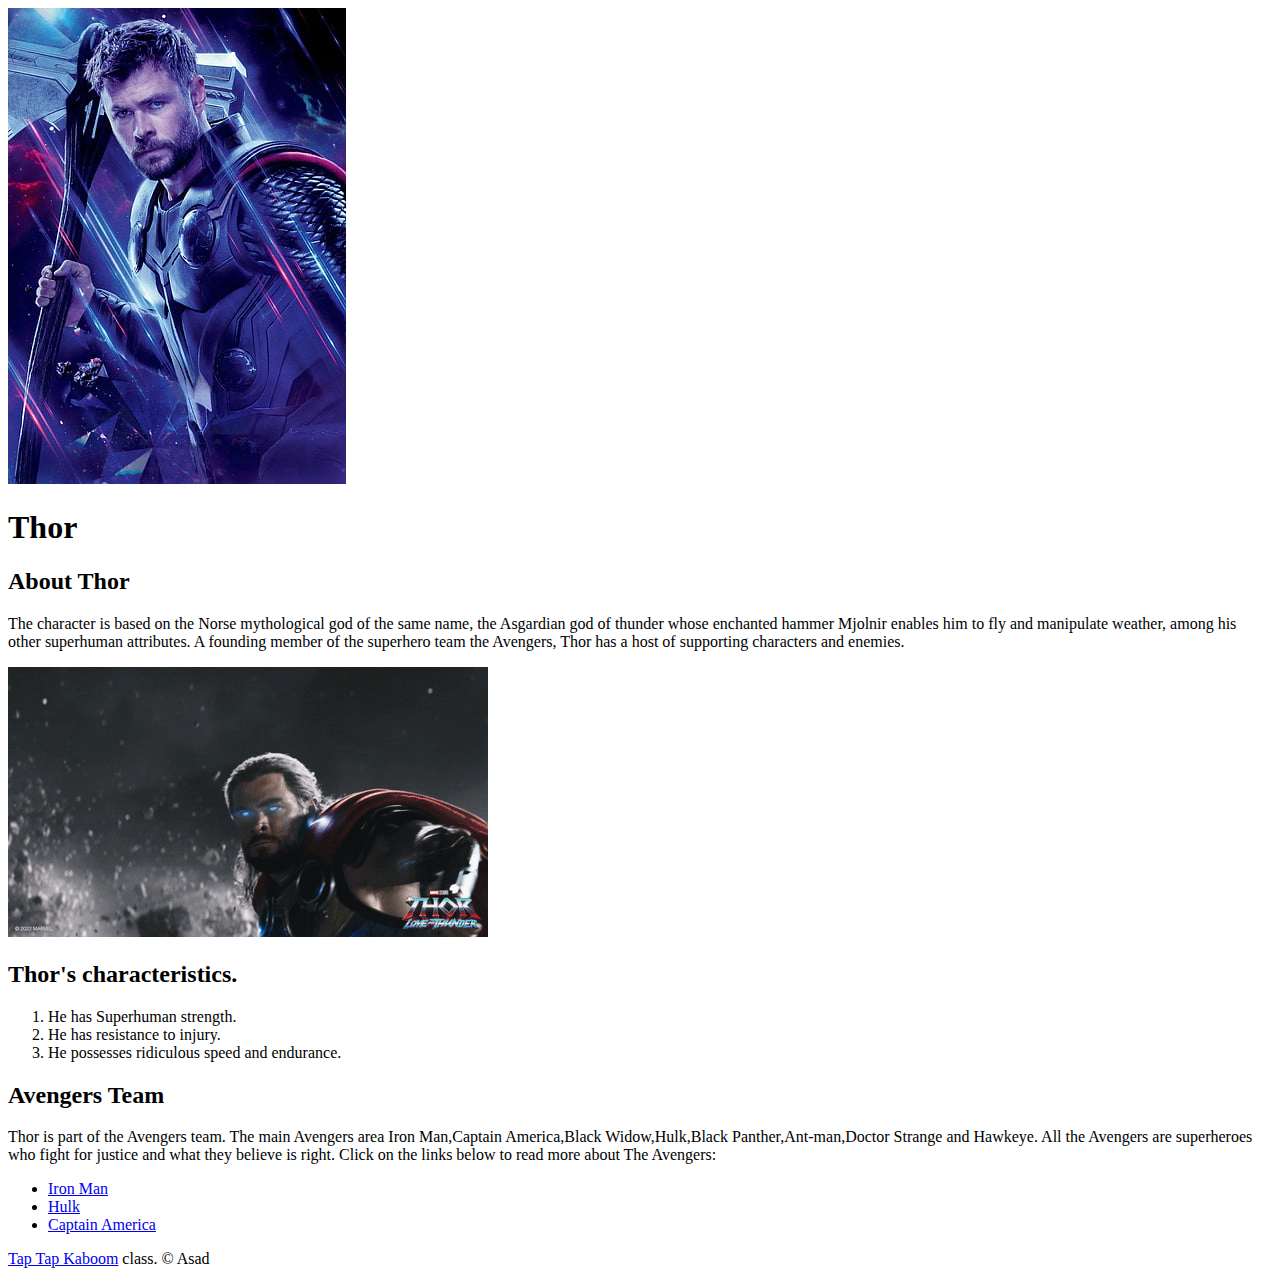
==== index.html @ 504e74c5 "Added our character's index.html and a couple of images" ====
<!DOCTYPE html>
<html>
<head>
	<title>Thor</title>
	<link rel="icon" href="img/thor1.jpg">
</head>
<body>
	<!-- Header element -->
	<header>
		<img src="img/thor1.jpg">
		<h1>Thor</h1>
	</header>
	<!-- Main element -->
	<main>
		<h2>About Thor</h2>
		<p>The character is based on the Norse mythological god of the same name,
		the Asgardian god of thunder whose enchanted hammer Mjolnir enables him to fly
		and manipulate weather, among his other superhuman attributes.
		A founding member of the superhero team the Avengers, Thor has a host of supporting characters and enemies.</p>
		<img src="img/thor2.gif">
		<p>
		<h2>Thor's characteristics.</h2>
		<ol>
			<li>He has Superhuman strength.</li>
			<li>He has resistance to injury.</li>
			<li>He possesses ridiculous speed and endurance.</li>
		</ol>
		<h2>Avengers Team</h2>
		<p>Thor is part of the Avengers team. The main Avengers area
		Iron Man,Captain America,Black Widow,Hulk,Black Panther,Ant-man,Doctor Strange
		and Hawkeye. All the Avengers are superheroes who fight for justice and what they 
		believe is right. Click on the links below to read more about The Avengers:</p>
		<ul>
			<li><a target="_blank" href="https://en.wikipedia.org/wiki/Iron_Man">Iron Man</li>
			<li><a target="_blank" href="https://en.wikipedia.org/wiki/Hulk">Hulk</li>
			<li><a target="_blank" href="https://en.wikipedia.org/wiki/Captain_America">Captain America</li>
		</ul>
	</main>
	
	<!-- Footer element -->
	<footer>
		<p><a target="_blank" href="https://taptapkaboom.com">Tap Tap Kaboom</a> class. &copy; Asad</p>
	</footer>
	

</body>
</html>
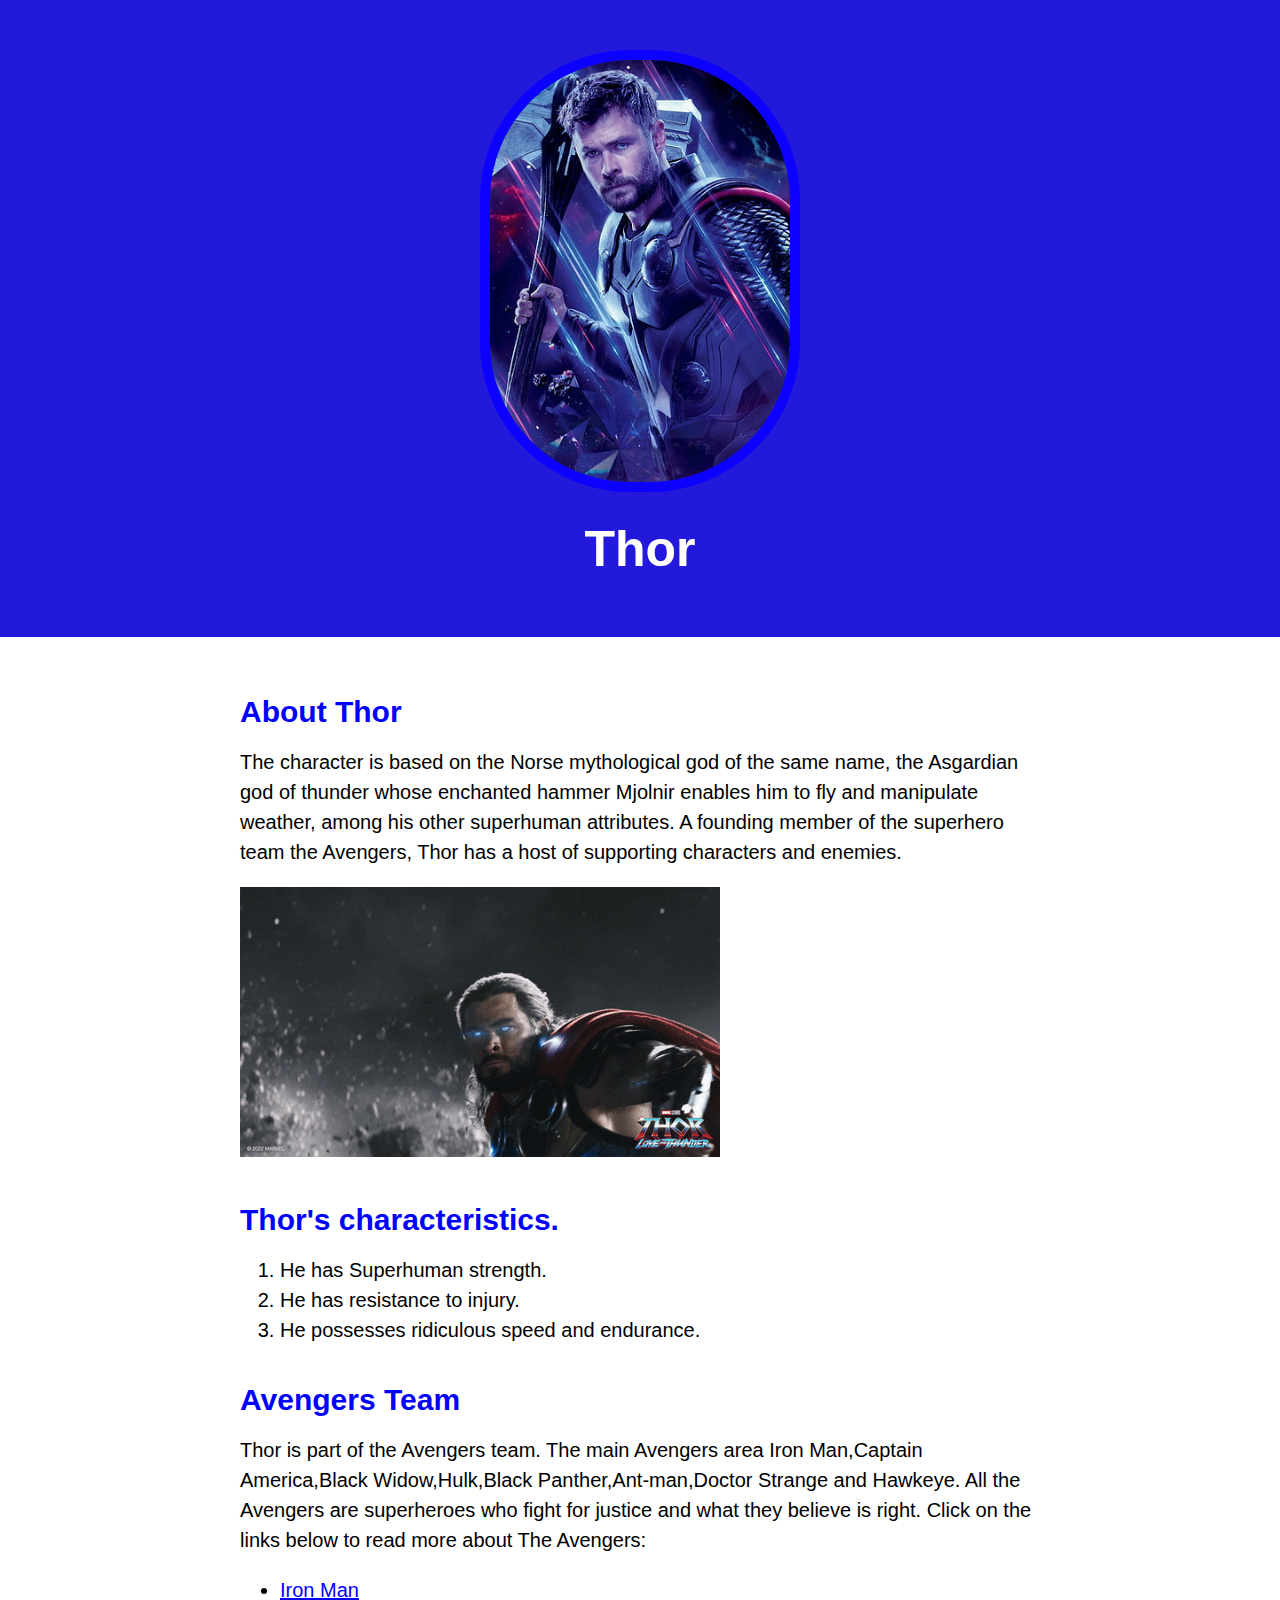
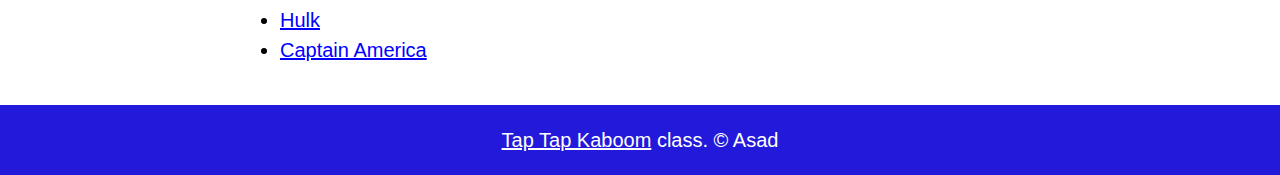
==== commit 32cac8ed: "Wrote the CSS for our character's website and changed some Html" ====
--- a/index.html
+++ b/index.html
@@ -3,6 +3,7 @@
 <head>
 	<title>Thor</title>
 	<link rel="icon" href="img/thor1.jpg">
+	<link rel="stylesheet" type="text/css" href="css/hero.css">
 </head>
 <body>
 	<!-- Header element -->
--- a/css/hero.css
+++ b/css/hero.css
@@ -0,0 +1,66 @@
+body{
+	margin: 0;
+	font-family: Helvetica, Arial, sans-serif;
+	font-size: 20px;
+	line-height: 30px;
+}
+
+header{
+	background-color: #2219DA;
+	text-align: center;
+	padding-top: 50px;
+	padding-bottom: 40px;
+}
+
+header h1{
+	color: white;
+	font-size: 50px;
+}
+
+header img{
+	border-radius: 150px;
+	width: 300px;
+	border: 10px solid #0C00FF;
+}
+
+
+main{
+	max-width: 800px;
+	margin: 0 auto;
+	padding: 20px;
+}
+
+
+main img{
+	max-width: 100%;
+}
+
+h2{
+	font-size: 30px;
+	color: #0000FF;
+	margin: 40px 0 10px;
+}
+
+a{
+	color: #0000FF;
+}
+a:hover{
+	color: #FF0000;
+}
+
+
+footer{
+	background-color: #2219DA;
+	text-align: center;
+	color: white;
+	padding: 20px;
+}
+
+footer p{
+	margin: 0;	
+}
+
+
+footer a{
+	color: white;
+}